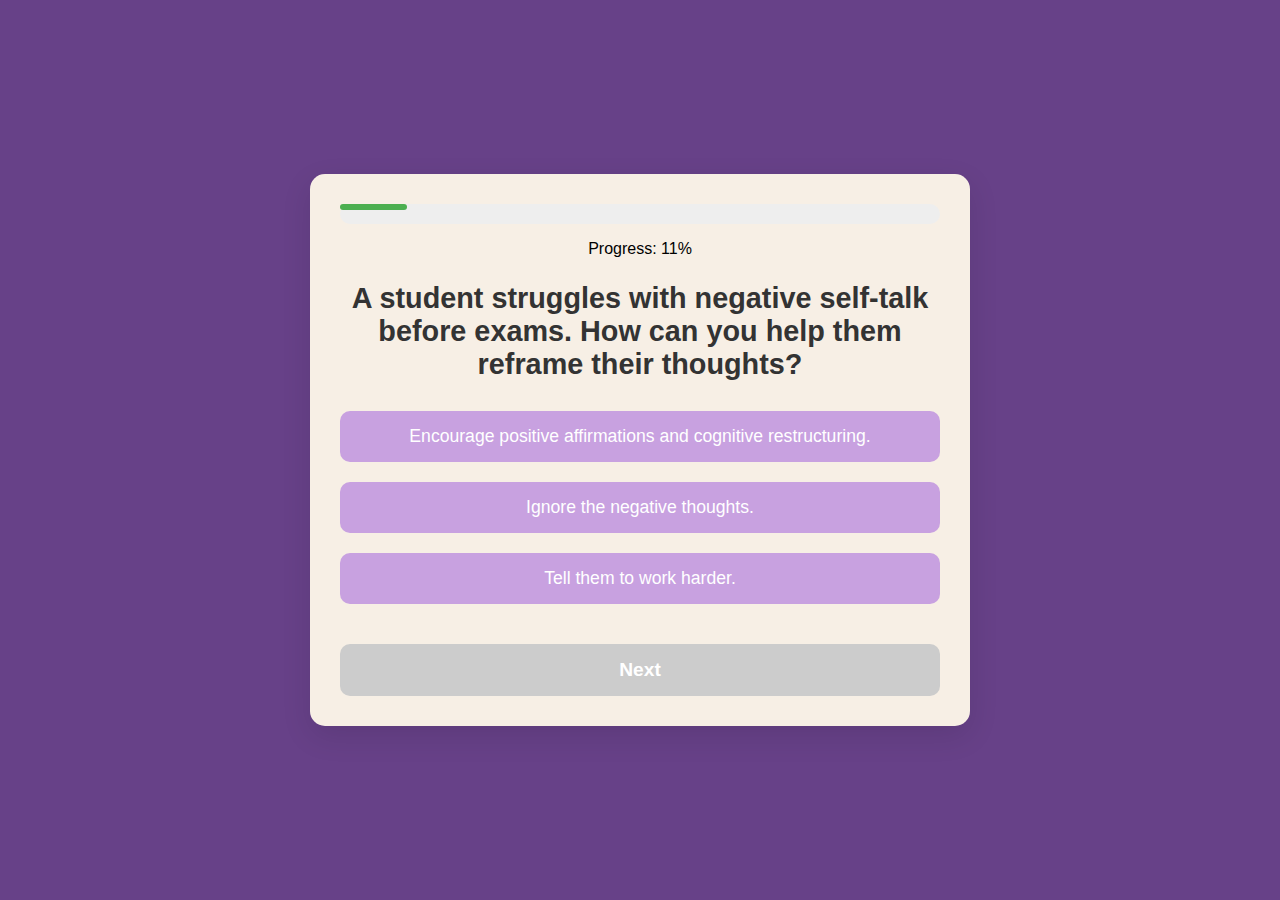
==== index.html @ 8337f914 "Add files via upload" ====
<!DOCTYPE html> 
<html lang="en">
<head>
    <meta charset="UTF-8">
    <meta name="viewport" content="width=device-width, initial-scale=1.0">
    <title>Quiz</title>
    <!-- Link to external CSS file -->
    <link rel="stylesheet" href="style.css">
</head>
<body>
    <div class="quiz-container">

        <div id="progress-container" style="width: 100%; background: #eee; height: 20px; border-radius: 10px; margin-bottom: 10px;">
            <div id="progress-bar" style="width: 0%; height: 30%; background: #4caf50; border-radius: 10px;"></div>
        </div>
        <p id="progress-text">Progress: 0%</p>
        

       

        <h2 id="question-text"></h2>
        <div id="options"></div>
        <button id="next-button" onclick="nextQuestion()" disabled>Next</button>
    </div>

    <script src="script.js"></script>
</body>
</html>
---- style.css ----
body {
    font-family: 'Arial', sans-serif;
    background-color: #674188 ;
    margin: 0;
    padding: 0;
    display: flex;
    justify-content: center;
    align-items: center;
    height: 100vh;
    
}

.quiz-container {
    background-color: #f7efe5;
    border-radius: 15px;
    box-shadow: 0px 10px 30px rgba(0, 0, 0, 0.1);
    width: 80%;
    max-width: 600px;
    padding: 30px;
    text-align: center;
    transition: transform 0.3s ease;
}

.quiz-container:hover {
    transform: scale(1.03);
}

h2 {
    font-size: 1.8rem;
    color: #333;
    margin-bottom: 20px;
    font-weight: 600;
}

#options {
    margin-bottom: 30px;
}

.option-button {
    background-color: #c8a1e0;
    color: white;
    padding: 15px;
    margin: 10px 0;
    border: none;
    border-radius: 10px;
    width: 100%;
    font-size: 1.1rem;
    font-weight: 500;
    cursor: pointer;
    transition: background-color 0.3s ease, transform 0.3s ease;
}

.option-button:hover {
    background-color: #e2bfd9;
    transform: translateY(-3px);
}

#next-button {
    background-color: #674188;
    color: white;
    padding: 15px;
    border: none;
    border-radius: 10px;
    font-size: 1.2rem;
    width: 100%;
    cursor: pointer;
    transition: background-color 0.3s ease, transform 0.3s ease;
    font-weight: 600;
}

#next-button:disabled {
    background-color: #ccc;
    cursor: not-allowed;
}

#next-button:hover {
    background-color: #e2bfd9;
    transform: translateY(-3px);
}

.thank-you {
    font-size: 24px;
    font-weight: bold;
    text-align: center;
    padding: 20px;
    border: 2px solid #e2bfd9;
    border-radius: 10px;
    background-color: #f4f4f9;
    width: 60%;
    margin: 0 auto;
    box-shadow: 0px 4px 10px rgba(0, 0, 0, 0.1);
}




@media screen and (max-width: 600px) {
    .quiz-container {
        padding: 20px;
        width: 90%;
    }
    
    h2 {
        font-size: 1.6rem;
    }

    .option-button {
        font-size: 1rem;
        padding: 12px;
    }

    #next-button {
        font-size: 1.1rem;
        padding: 12px;
    }
}
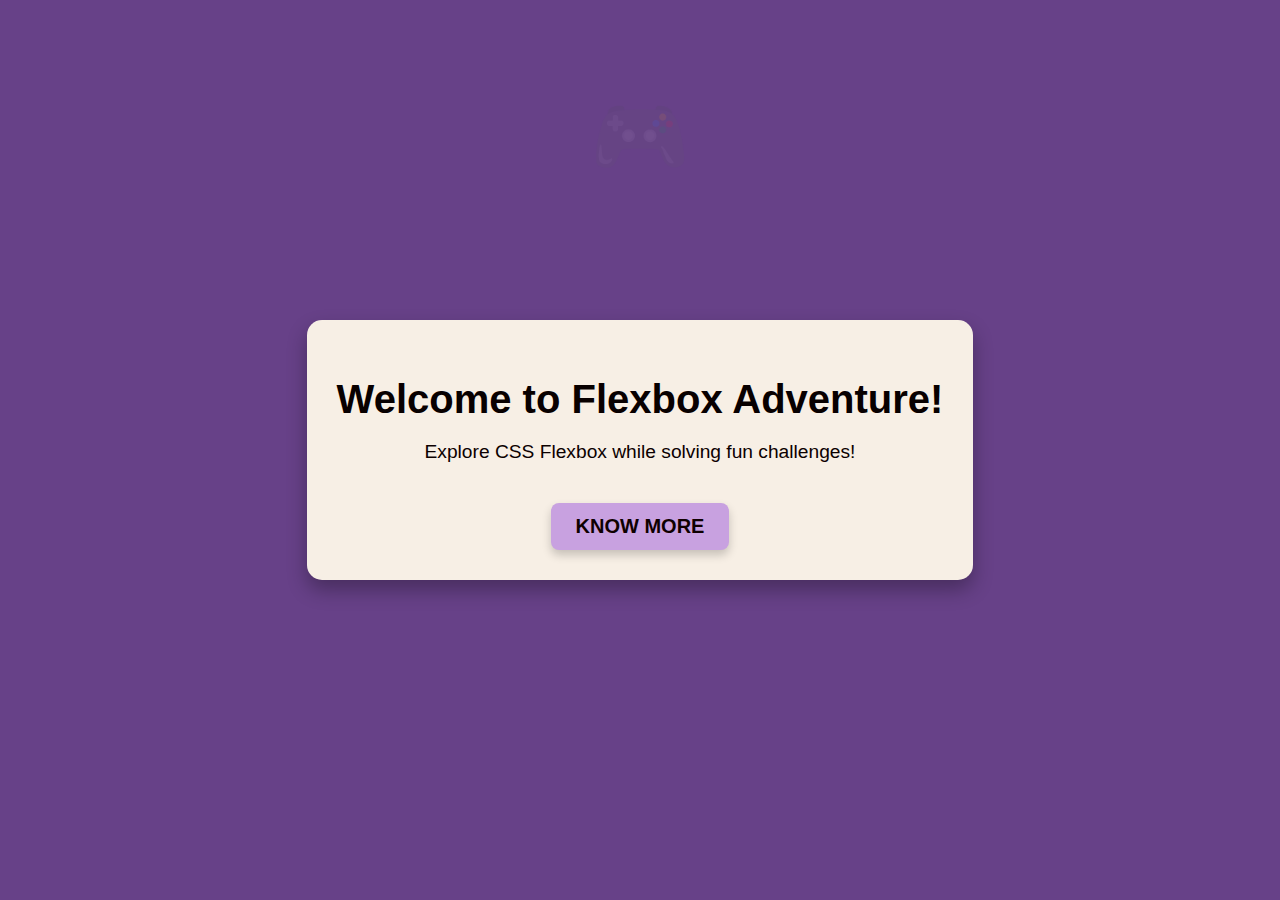
==== commit af2b0976: "Add files via upload" ====
--- a/index.html
+++ b/index.html
@@ -1,30 +1,25 @@
-<!DOCTYPE html> 
+<!DOCTYPE html>
 <html lang="en">
 <head>
     <meta charset="UTF-8">
     <meta name="viewport" content="width=device-width, initial-scale=1.0">
-    <title>Quiz</title>
-    <!-- Link to external CSS file -->
+    <title>Flexbox Adventure</title>
     <link rel="stylesheet" href="style.css">
 </head>
 <body>
-    <div class="quiz-container">
-
-        <div id="progress-container" style="width: 100%; background: #eee; height: 20px; border-radius: 10px; margin-bottom: 10px;">
-            <div id="progress-bar" style="width: 0%; height: 30%; background: #4caf50; border-radius: 10px;"></div>
-        </div>
-        <p id="progress-text">Progress: 0%</p>
-        
-
-       
-
-        <h2 id="question-text"></h2>
-        <div id="options"></div>
-        <button id="next-button" onclick="nextQuestion()" disabled>Next</button>
+    <div class="animation">🎮</div>
+    <div class="container">
+        <h1>Welcome to Flexbox Adventure!</h1>
+        <p>Explore CSS Flexbox while solving fun challenges!</p>
+        <button class="play-button" onclick="startGame()">Know more</button>
     </div>
 
-    <script src="script.js"></script>
+    <script>
+        function startGame() {
+            window.location.href = 'flexboxprop.html';
+        }
+    </script>
+
 </body>
 </html>
 
-
--- a/style.css
+++ b/style.css
@@ -1,116 +1,62 @@
 body {
-    font-family: 'Arial', sans-serif;
-    background-color: #674188 ;
     margin: 0;
-    padding: 0;
+    font-family: 'Poppins', sans-serif;
     display: flex;
+    flex-direction: column;
+    align-items: center;
     justify-content: center;
-    align-items: center;
     height: 100vh;
-    
+    background-color:#674188;
+    text-align: center;
+    overflow: hidden;
 }
 
-.quiz-container {
-    background-color: #f7efe5;
+.container {
+    max-width: 650px;
+    padding: 30px;
+    background: #F7EFE5;
     border-radius: 15px;
-    box-shadow: 0px 10px 30px rgba(0, 0, 0, 0.1);
-    width: 80%;
-    max-width: 600px;
-    padding: 30px;
+    box-shadow: 0px 10px 20px rgba(0, 0, 0, 0.3);
     text-align: center;
-    transition: transform 0.3s ease;
 }
 
-.quiz-container:hover {
-    transform: scale(1.03);
+h1 {
+    color: #080000;
+    font-size: 2.5rem;
+    margin-bottom: 10px;
 }
 
-h2 {
-    font-size: 1.8rem;
-    color: #333;
-    margin-bottom: 20px;
-    font-weight: 600;
+p {
+    color: #0c0000;
+    font-size: 1.2rem;
 }
 
-#options {
-    margin-bottom: 30px;
+.play-button {
+    display: inline-block;
+    padding: 12px 25px;
+    margin-top: 20px;
+    font-size: 20px;
+    color: rgb(15, 0, 0);
+    background: #C8A1E0;
+    border: none;
+    border-radius: 8px;
+    cursor: pointer;
+    transition: 0.3s;
+    text-transform: uppercase;
+    font-weight: bold;
+    box-shadow: 0px 5px 10px rgba(0, 0, 0, 0.2);
 }
 
-.option-button {
-    background-color: #c8a1e0;
-    color: white;
-    padding: 15px;
-    margin: 10px 0;
-    border: none;
-    border-radius: 10px;
-    width: 100%;
-    font-size: 1.1rem;
-    font-weight: 500;
-    cursor: pointer;
-    transition: background-color 0.3s ease, transform 0.3s ease;
+.play-button:hover {
+    background: #E2BFD9;
+    transform: scale(1.05);
 }
 
-.option-button:hover {
-    background-color: #e2bfd9;
-    transform: translateY(-3px);
+.animation {
+    position: absolute;
+    top: 10%;
+    left: 50%;
+    transform: translateX(-50%);
+    font-size: 80px;
+    opacity: 0.1;
 }
-
-#next-button {
-    background-color: #674188;
-    color: white;
-    padding: 15px;
-    border: none;
-    border-radius: 10px;
-    font-size: 1.2rem;
-    width: 100%;
-    cursor: pointer;
-    transition: background-color 0.3s ease, transform 0.3s ease;
-    font-weight: 600;
-}
-
-#next-button:disabled {
-    background-color: #ccc;
-    cursor: not-allowed;
-}
-
-#next-button:hover {
-    background-color: #e2bfd9;
-    transform: translateY(-3px);
-}
-
-.thank-you {
-    font-size: 24px;
-    font-weight: bold;
-    text-align: center;
-    padding: 20px;
-    border: 2px solid #e2bfd9;
-    border-radius: 10px;
-    background-color: #f4f4f9;
-    width: 60%;
-    margin: 0 auto;
-    box-shadow: 0px 4px 10px rgba(0, 0, 0, 0.1);
-}
-
-
-
-
-@media screen and (max-width: 600px) {
-    .quiz-container {
-        padding: 20px;
-        width: 90%;
-    }
-    
-    h2 {
-        font-size: 1.6rem;
-    }
-
-    .option-button {
-        font-size: 1rem;
-        padding: 12px;
-    }
-
-    #next-button {
-        font-size: 1.1rem;
-        padding: 12px;
-    }
-}
